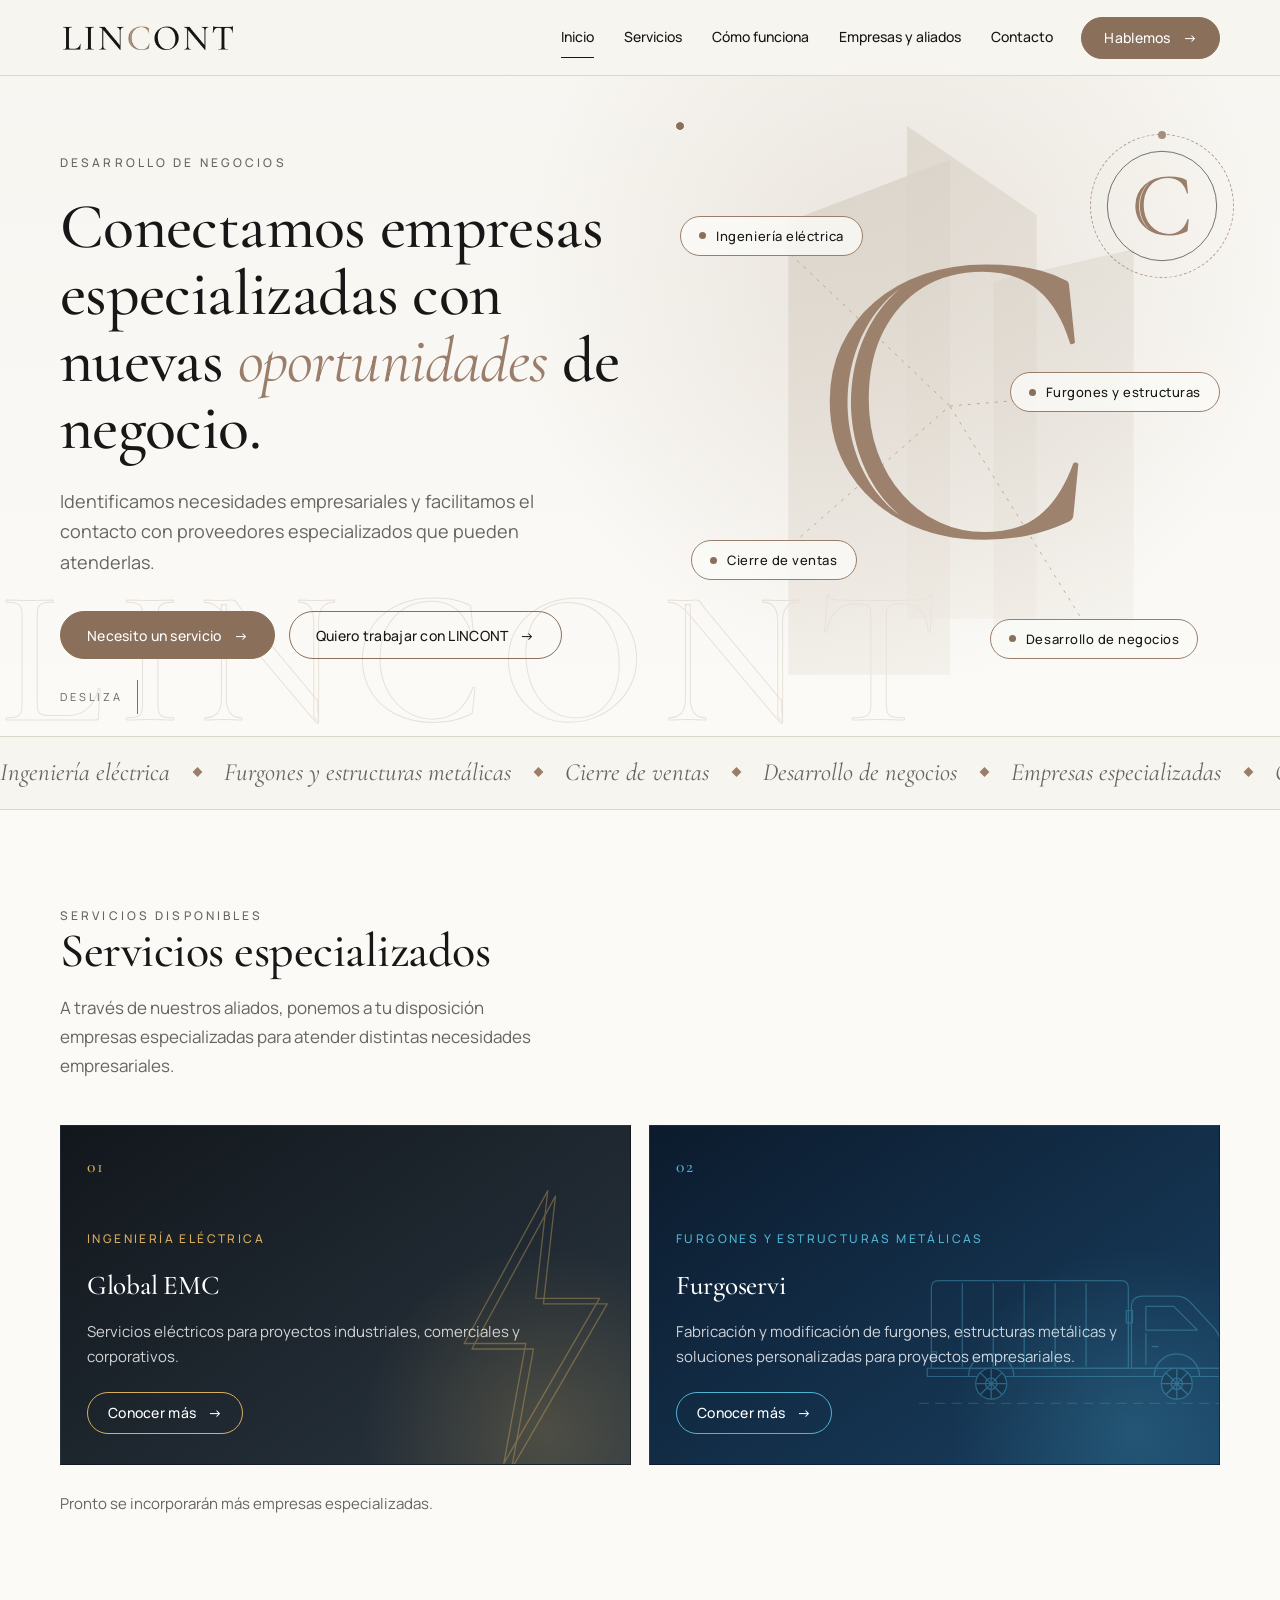
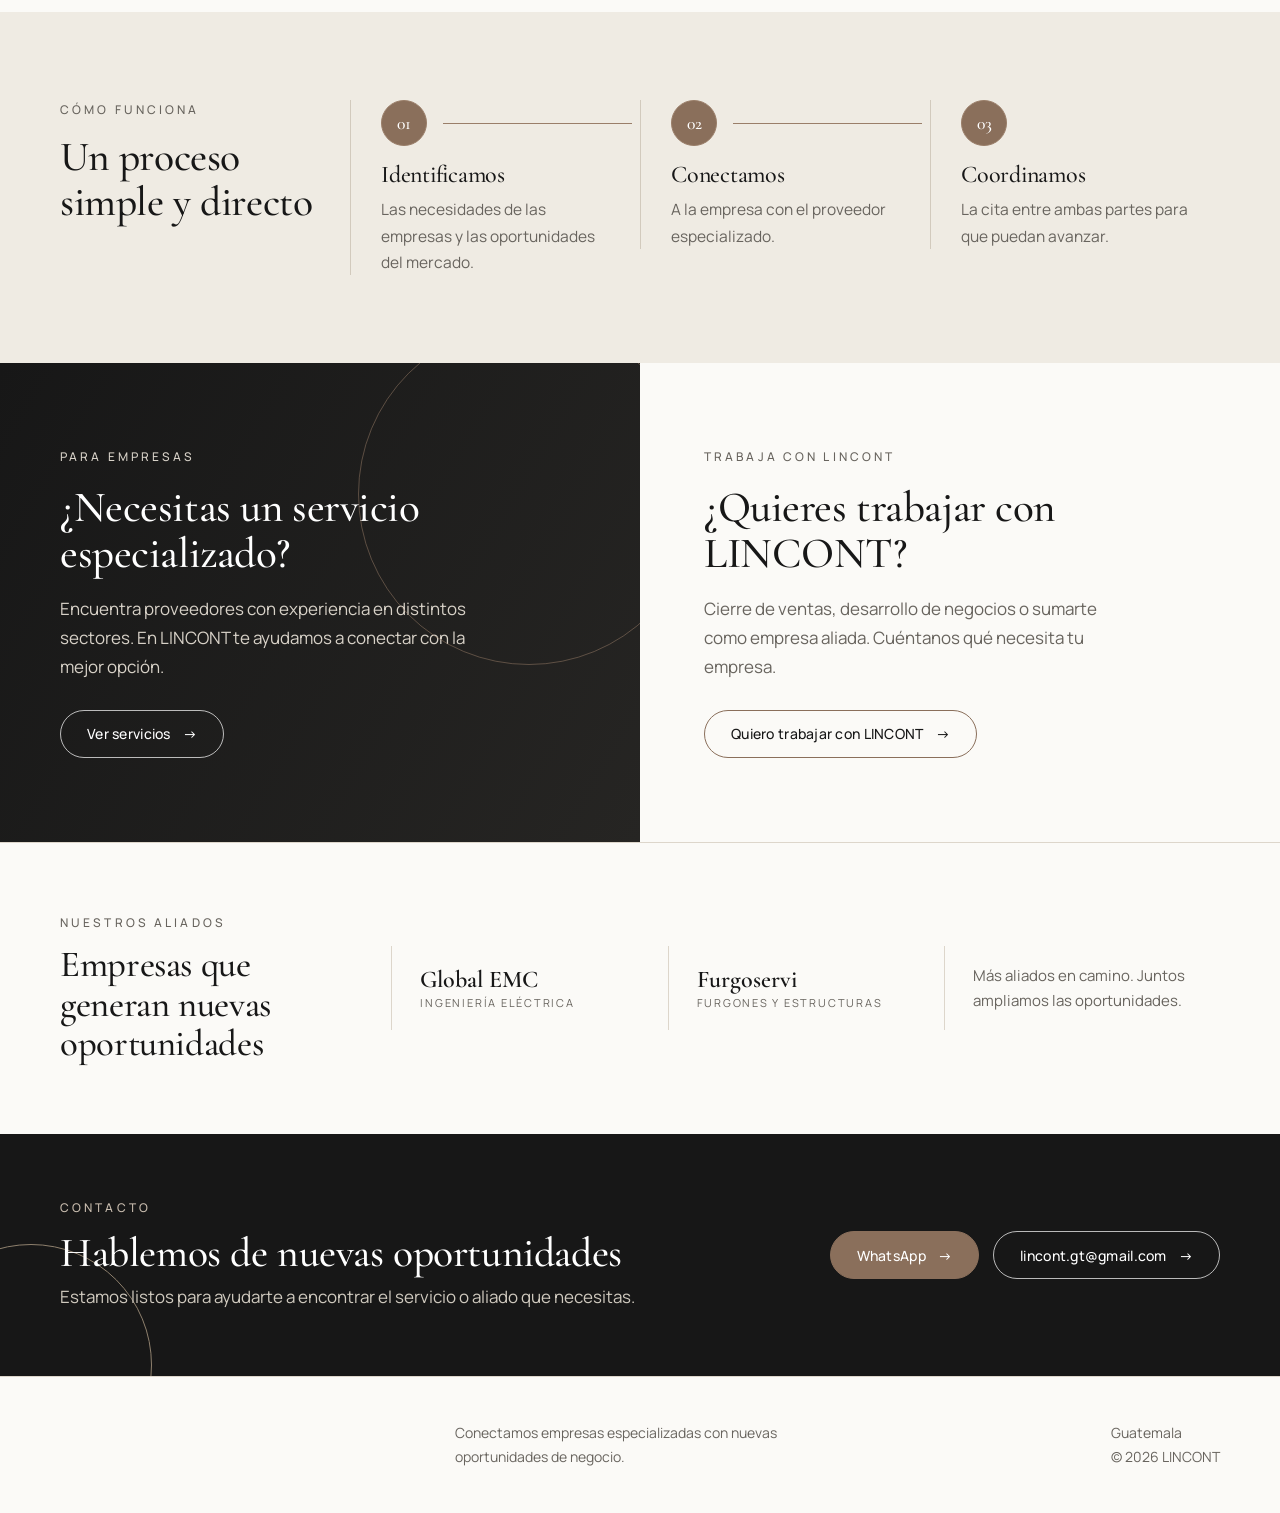
==== index.html @ be396d20 "Add files via upload" ====
<!doctype html>
<html lang="es">
<head>
<meta charset="utf-8">
<meta name="viewport" content="width=device-width, initial-scale=1">
<title>LINCONT – Desarrollo de negocios</title>
<meta name="description" content="LINCONT conecta empresas especializadas con nuevas oportunidades de negocio en Guatemala.">
<meta name="theme-color" content="#F7F5F0">
<meta property="og:title" content="LINCONT – Desarrollo de negocios">
<meta property="og:description" content="LINCONT conecta empresas especializadas con nuevas oportunidades de negocio en Guatemala.">
<meta property="og:type" content="website">
<meta property="og:locale" content="es_GT">
<link rel="icon" type="image/png" href="assets/lincont-isologo.png">
<link rel="preconnect" href="https://fonts.googleapis.com">
<link rel="preconnect" href="https://fonts.gstatic.com" crossorigin>
<link href="https://fonts.googleapis.com/css2?family=Cormorant+Garamond:ital,wght@0,400;0,500;0,600;1,400;1,500&family=Manrope:wght@400;500;600&display=swap" rel="stylesheet">
<link rel="stylesheet" href="styles.css">
<script>if(!matchMedia("(prefers-reduced-motion:reduce)").matches)document.documentElement.classList.add("js")</script>
</head>
<body>
<a class="skip" href="#main">Ir al contenido</a>
<header>
 <div class="wrap nav">
  <a href="#inicio" aria-label="LINCONT, inicio"><img class="logo" src="assets/lincont-logo.png" alt="LINCONT" width="176" height="30"></a>
  <nav class="links" aria-label="Principal"><a href="#inicio" aria-current=page>Inicio</a><a href="#servicios">Servicios</a><a href="#como-funciona">Cómo funciona</a><a href="#empresas">Empresas y aliados</a><a href="#contacto">Contacto</a></nav>
  <a class="btn filled" href="#contacto">Hablemos <span aria-hidden="true">→</span></a>
  <button class="burger" aria-label="Abrir menú" aria-expanded="false" aria-controls="mobile"><span></span></button>
 </div>
</header>
<div class="mobile" id="mobile" role="dialog" aria-modal="true" aria-label="Menú">
 <div class="mtop"><img class="logo" src="assets/lincont-logo.png" alt="LINCONT"><button class="x" aria-label="Cerrar menú">×</button></div>
 <nav><a href="#inicio">Inicio</a><a href="#servicios">Servicios</a><a href="#como-funciona">Cómo funciona</a><a href="#empresas">Empresas y aliados</a><a href="#contacto">Contacto</a></nav>
</div>
<main id="main">

<section class="hero" id="inicio">
 <div class="bgword" aria-hidden="true">LINCONT</div>
 <div class="wrap hero-grid">
  <div>
   <div class="eyebrow">Desarrollo de negocios</div>
   <h1>Conectamos empresas especializadas con nuevas <em>oportunidades</em> de negocio.</h1>
   <p class="lead">Identificamos necesidades empresariales y facilitamos el contacto con proveedores especializados que pueden atenderlas.</p>
   <div class="cta">
    <a class="btn filled" href="#servicios">Necesito un servicio <span aria-hidden="true">→</span></a>
    <a class="btn ghost" href="trabaja-con-lincont.html">Quiero trabajar con LINCONT <span aria-hidden="true">→</span></a>
   </div>
  </div>
  <div class="stage" aria-hidden="true">
   <div class="shape s1"></div><div class="shape s2"></div><div class="shape s3"></div>
   <svg class="net"></svg>
   <img class="bigc" src="assets/lincont-c.svg" alt="">
   <div class="ring"></div><img class="seal" src="assets/lincont-isologo.svg" alt="">
   <span class="chip c1" style="--b:0s">Ingeniería eléctrica</span>
   <span class="chip c2" style="--b:-1.4s">Furgones y estructuras</span>
   <span class="chip c3" style="--b:-2.6s">Cierre de ventas</span>
   <span class="chip c4" style="--b:-3.8s">Desarrollo de negocios</span>
  </div>
  </div>
 </div>
 <div class="scrollcue" aria-hidden="true"><span>Desliza</span><i></i></div>
</section>

<div class="ticker" aria-hidden="true"><div class="track"><div class="grp"><span>Ingeniería eléctrica</span><span>Furgones y estructuras metálicas</span><span>Cierre de ventas</span><span>Desarrollo de negocios</span><span>Empresas especializadas</span><span>Oportunidades reales</span></div><div class="grp"><span>Ingeniería eléctrica</span><span>Furgones y estructuras metálicas</span><span>Cierre de ventas</span><span>Desarrollo de negocios</span><span>Empresas especializadas</span><span>Oportunidades reales</span></div></div></div>

<section class="services" id="servicios">
 <div class="wrap">
  <div class="top">
   <div><div class="eyebrow">Servicios disponibles</div><h2>Servicios especializados</h2>
   <p>A través de nuestros aliados, ponemos a tu disposición empresas especializadas para atender distintas necesidades empresariales.</p></div>
  </div>
  <div class="grid">
   <article class="card emc">
    <svg class="cm" viewBox="0 0 400 520" aria-hidden="true"><path class="draw" d="M236 12 L84 290 H196 L156 508 L330 208 H214 Z"/><path class="draw d2" d="M236 12 L84 290 H196 L156 508 L330 208 H214 Z" transform="translate(14 10)"/></svg>
    <div class="num">01</div>
    
    <div class="prov">Ingeniería eléctrica</div>
    <h3>Global EMC</h3>
    <p>Servicios eléctricos para proyectos industriales, comerciales y corporativos.</p>
    <a class="btn light" href="ingenieria-electrica.html">Conocer más <span aria-hidden="true">→</span></a>
   </article>
   <article class="card furgo">
    <svg class="cm cmv" viewBox="0 0 640 300" aria-hidden="true">
<path class="draw" d="M24 52Q24 38 38 38H392Q406 38 406 52V208H24Z"/>
<path class="draw d2" d="M84 44V204M144 44V204M204 44V204M264 44V204M324 44V204"/>
<path class="draw" d="M412 208V90Q412 68 434 68H500Q516 68 528 82L574 132Q584 144 584 158V208Z"/>
<path class="draw d2" d="M440 88H494L540 134H440Z"/>
<path class="draw" d="M440 140V200M452 166H464"/>
<path class="draw" d="M402 96H414V120H402Z"/>
<path class="draw" d="M584 168H596V182H584Z"/>
<path class="draw" d="M16 208H596V224H16Z"/>
<path class="draw" d="M586 224H604Q610 224 610 218V212"/>
<path class="draw" d="M96 224A44 44 0 0 1 184 224M456 224A44 44 0 0 1 544 224"/>
<path class="draw d2" d="M24 176H34V192H24Z"/>
<g class="wheel" style="transform-origin:140px 238px"><circle class="tire" cx="140" cy="238" r="30"/><circle cx="140" cy="238" r="11"/><path d="M140 210V266M112 238H168M120 218L160 258M160 218L120 258"/></g><g class="wheel" style="transform-origin:500px 238px"><circle class="tire" cx="500" cy="238" r="30"/><circle cx="500" cy="238" r="11"/><path d="M500 210V266M472 238H528M480 218L520 258M520 218L480 258"/></g>
<path class="road" d="M0 276H640"/>
<path class="speed s1" d="M-30 110H-4"/><path class="speed s2" d="M-50 150H-14"/><path class="speed s3" d="M-24 190H-2"/>
</svg>
    <div class="num">02</div>
    
    <div class="prov">Furgones y estructuras metálicas</div>
    <h3>Furgoservi</h3>
    <p>Fabricación y modificación de furgones, estructuras metálicas y soluciones personalizadas para proyectos empresariales.</p>
    <a class="btn light" href="furgones-y-estructuras.html">Conocer más <span aria-hidden="true">→</span></a>
   </article>

  </div>
  <p class="more-note">Pronto se incorporarán más empresas especializadas.</p>
 </div>
</section>

<section class="process" id="como-funciona">
 <div class="wrap pgrid">
  <div><div class="eyebrow">Cómo funciona</div><h2>Un proceso simple y directo</h2></div>
  <div class="step"><div class="n">01</div><h3>Identificamos</h3><p>Las necesidades de las empresas y las oportunidades del mercado.</p></div>
  <div class="step"><div class="n">02</div><h3>Conectamos</h3><p>A la empresa con el proveedor especializado.</p></div>
  <div class="step"><div class="n">03</div><h3>Coordinamos</h3><p>La cita entre ambas partes para que puedan avanzar.</p></div>
 </div>
</section>

<section class="paths">
 <div class="path dark" id="empresas">
  <div class="eyebrow">Para empresas</div>
  <h2>¿Necesitas un servicio especializado?</h2>
  <p>Encuentra proveedores con experiencia en distintos sectores. En LINCONT te ayudamos a conectar con la mejor opción.</p>
  <a class="btn light" href="#servicios">Ver servicios <span aria-hidden="true">→</span></a>
 </div>
 <div class="path light" id="proveedores">
  <div class="eyebrow">Trabaja con LINCONT</div>
  <h2>¿Quieres trabajar con LINCONT?</h2>
  <p>Cierre de ventas, desarrollo de negocios o sumarte como empresa aliada. Cuéntanos qué necesita tu empresa.</p>
  <a class="btn ghost" href="trabaja-con-lincont.html">Quiero trabajar con LINCONT <span aria-hidden="true">→</span></a>
 </div>
</section>

<section class="allies">
 <div class="wrap agrid">
  <div><div class="eyebrow">Nuestros aliados</div><h2>Empresas que generan nuevas oportunidades</h2></div>
  <div class="ally"><b>Global EMC</b><span>Ingeniería eléctrica</span></div>
  <div class="ally"><b>Furgoservi</b><span>Furgones y estructuras</span></div>
  <div class="ally more">Más aliados en camino. Juntos ampliamos las oportunidades.</div>
 </div>
</section>

<section class="contact" id="contacto">
 <div class="wrap cwrap">
  <div><div class="eyebrow">Contacto</div><h2>Hablemos de nuevas oportunidades</h2><p>Estamos listos para ayudarte a encontrar el servicio o aliado que necesitas.</p></div>
  <div class="cta">
   <a class="btn filled" href="https://wa.me/50247379912?text=Hola%2C%20quiero%20hablar%20con%20LINCONT." target="_blank" rel="noopener">WhatsApp <span aria-hidden="true">→</span></a>
   <a class="btn light" href="mailto:lincont.gt@gmail.com">lincont.gt@gmail.com <span aria-hidden="true">→</span></a>
  </div>
 </div>
</section>

</main>
<footer>
 <div class="wrap fgrid">
  <img src="assets/lincont-logo.png" alt="LINCONT" width="160" height="27">
  <p>Conectamos empresas especializadas con nuevas oportunidades de negocio.</p>
  <p class="r">Guatemala<br><small>© <span id="y">2026</span> LINCONT</small></p>
 </div>
</footer>
<script>
const $=s=>document.querySelector(s);
const m=$('#mobile'),b=$('.burger');
function setMenu(o){m.classList.toggle('open',o);b.setAttribute('aria-expanded',o);document.body.style.overflow=o?'hidden':'';}
b.addEventListener('click',()=>setMenu(true));
$('.x').addEventListener('click',()=>setMenu(false));
m.querySelectorAll('a').forEach(a=>a.addEventListener('click',()=>setMenu(false)));
document.addEventListener('keydown',e=>{if(e.key==='Escape')setMenu(false)});
$('#y').textContent=new Date().getFullYear();
const fd=$('#fecha');if(fd)fd.min=new Date().toISOString().slice(0,10);
const KEY='';
const f=$('form[data-wa]');
if(f)f.addEventListener('submit',e=>{
  e.preventDefault();
  const rows=[];
  f.querySelectorAll('input,select,textarea').forEach(el=>{
    const l=f.querySelector('label[for="'+el.id+'"]');
    if(l)rows.push([l.textContent,el.value.trim()||'-']);
  });
  const text=[f.dataset.intro,''].concat(rows.map(r=>r[0]+': '+r[1])).join('\n');
  const wa='https://wa.me/50247379912?text='+encodeURIComponent(text);
  const ok=$('.ok'),btn=f.querySelector('button[type=submit]');
  function show(h){ok.classList.add('show');ok.innerHTML=h}
  const mailto='mailto:lincont.gt@gmail.com?subject='+encodeURIComponent(f.dataset.subject||'Solicitud de cita')+'&body='+encodeURIComponent(text);
  function viaWA(){
    show('<strong>No pudimos enviar la solicitud desde aquí.</strong> Puedes enviarla por <a style="text-decoration:underline" href="'+mailto+'">correo</a> o por <a style="text-decoration:underline" href="'+wa+'" target="_blank" rel="noopener">WhatsApp</a>.');
  }
  btn.disabled=true;
  const mail=f.querySelector('input[type=email]');
  let url,payload;
  if(KEY){
    url='https://api.web3forms.com/submit';
    payload={access_key:KEY,subject:f.dataset.subject||'Nueva solicitud desde la página de LINCONT',from_name:'Página de LINCONT',message:text};
    rows.forEach(r=>payload[r[0]]=r[1]);
    if(mail&&mail.value)payload.email=mail.value;
  }else{
    url='https://formsubmit.co/ajax/lincont.gt@gmail.com';
    payload={_subject:f.dataset.subject||'Nueva solicitud desde la página de LINCONT',_template:'table',_captcha:'false'};
    rows.forEach(r=>payload[r[0]]=r[1]);
    if(mail&&mail.value)payload._replyto=mail.value;
  }
  fetch(url,{method:'POST',headers:{'Content-Type':'application/json',Accept:'application/json'},body:JSON.stringify(payload)})
   .then(r=>r.json()).then(j=>{
     if(j.success===true||j.success==='true'){f.reset();show('<strong>Solicitud enviada.</strong> Te escribiremos para confirmar tu cita. Si necesitas una respuesta rápida, <a style="text-decoration:underline" href="'+wa+'" target="_blank" rel="noopener">escríbenos por WhatsApp</a>.')}
     else viaWA();
   }).catch(viaWA).finally(()=>{btn.disabled=false});
});
</script>
<script>
(function(){
 var els=document.querySelectorAll('[data-count]');
 if(!els.length||!('IntersectionObserver' in window)||matchMedia('(prefers-reduced-motion:reduce)').matches)return;
 function run(el){var t=+el.dataset.count,suf=el.dataset.suf||'',s=performance.now();(function f(n){var k=Math.min((n-s)/1600,1),e=1-Math.pow(1-k,3);el.textContent=Math.round(t*e)+suf;if(k<1)requestAnimationFrame(f)})(s)}
 var io=new IntersectionObserver(function(es){es.forEach(function(e){if(e.isIntersecting){run(e.target);io.unobserve(e.target)}})},{threshold:.6});
 els.forEach(function(el){io.observe(el)});
})();

(function(){
 var st=document.querySelector('.stage');if(!st)return;
 var NS='http://www.w3.org/2000/svg',svg=st.querySelector('.net'),c=st.querySelector('.bigc');
 function build(){
  var sr=st.getBoundingClientRect(),cr=c.getBoundingClientRect();if(!sr.width||!cr.width)return;
  svg.setAttribute('viewBox','0 0 '+sr.width+' '+sr.height);svg.innerHTML='';
  var cx=cr.left-sr.left+cr.width*.5,cy=cr.top-sr.top+cr.height*.5;
  st.querySelectorAll('.chip').forEach(function(ch,k){
   var r=ch.getBoundingClientRect(),x=r.left-sr.left+r.width/2,y=r.top-sr.top+r.height/2;
   var L=Math.hypot(cx-x,cy-y),d='M'+x+' '+y+' L'+cx+' '+cy;
   var p=document.createElementNS(NS,'path');p.setAttribute('d',d);p.setAttribute('class','conn');p.style.setProperty('--L',L);p.style.setProperty('--k',k);svg.appendChild(p);
   var dot=document.createElementNS(NS,'circle');dot.setAttribute('r','3.5');dot.setAttribute('class','pulse');
   var am=document.createElementNS(NS,'animateMotion');am.setAttribute('path',d);am.setAttribute('dur',(3.2+k*.5)+'s');am.setAttribute('begin',(2.4+k*.6)+'s');am.setAttribute('repeatCount','indefinite');dot.appendChild(am);svg.appendChild(dot);
  });
 }
 addEventListener('load',build);addEventListener('resize',build);setTimeout(build,300);
 if(document.fonts&&document.fonts.ready)document.fonts.ready.then(build);
})();

(function(){
 var d=document,h=d.documentElement;
 if(!h.classList.contains('js'))return;
 var hd=d.querySelector('header'),st=d.querySelector('.stage'),hero=d.querySelector('.hero');
 var pr=d.createElement('div');pr.id='prog';d.body.appendChild(pr);
 function onS(){var y=window.scrollY,mx=h.scrollHeight-innerHeight;pr.style.transform='scaleX('+(mx>0?Math.min(y/mx,1):0)+')';hd.classList.toggle('sc',y>20);if(st)st.style.setProperty('--sy',y)}
 addEventListener('scroll',onS,{passive:true});onS();
 if(hero&&st&&matchMedia('(pointer:fine)').matches){
  hero.addEventListener('mousemove',function(e){var r=hero.getBoundingClientRect();st.style.setProperty('--mx',((e.clientX-r.left)/r.width-.5)*2);st.style.setProperty('--my',((e.clientY-r.top)/r.height-.5)*2)});
  hero.addEventListener('mouseleave',function(){st.style.setProperty('--mx',0);st.style.setProperty('--my',0)});
 }

 if(hero){hero.addEventListener('mousemove',function(e){var r=hero.getBoundingClientRect();hero.style.setProperty('--gx',(e.clientX-r.left)+'px');hero.style.setProperty('--gy',(e.clientY-r.top)+'px')})}
 var h1=d.querySelector('.hero h1');
 if(h1){var n=0;(function walk(node){Array.prototype.slice.call(node.childNodes).forEach(function(c){
  if(c.nodeType===3){var f=d.createDocumentFragment();c.textContent.split(/(\s+)/).forEach(function(p){if(!p)return;
   if(/^\s+$/.test(p)){f.appendChild(d.createTextNode(' '))}else{var w=d.createElement('span');w.className='w';var i=d.createElement('i');i.style.setProperty('--i',n++);i.textContent=p;w.appendChild(i);f.appendChild(w)}});
   node.replaceChild(f,c)}
  else if(c.nodeType===1)walk(c)})})(h1);h1.classList.add('split')}
 var els=d.querySelectorAll('.top,.sec .wrap>*,.feat,.proj,.list li,.card,.step,.pgrid>div:first-child,.path>*,.agrid>div,.fcols>*,.cwrap>*,.phero .wrap>*,.more-note,.fgrid>*');
 var cnt=new Map();
 els.forEach(function(el){var k=el.parentNode,i=cnt.get(k)||0;cnt.set(k,i+1);el.style.setProperty('--d',Math.min(i,5));el.classList.add('r')});
 if(!('IntersectionObserver' in window)){els.forEach(function(el){el.classList.add('in')});return}
 var io=new IntersectionObserver(function(es){es.forEach(function(e){if(e.isIntersecting){e.target.classList.add('in');io.unobserve(e.target)}})},{threshold:.12,rootMargin:'0px 0px -6% 0px'});
 els.forEach(function(el){io.observe(el)});
})();
</script>
</body>
</html>
---- styles.css ----
:root{
  --cream:#F7F5F0; --paper:#FBFAF7; --ink:#171717; --taupe:#9A7E69; --taupe-d:#8A6F5B;
  --muted:#68645E; --line:#DDD6CB; --soft:#EFEBE3; --max:1160px;
  --serif:"Cormorant Garamond",Georgia,"Times New Roman",serif;
  --sans:Manrope,system-ui,-apple-system,"Segoe UI",Arial,sans-serif;
}
*{box-sizing:border-box;margin:0;padding:0}
html{scroll-behavior:smooth;scroll-padding-top:84px}
body{background:var(--cream);color:var(--ink);font-family:var(--sans);font-size:17px;line-height:1.7;-webkit-font-smoothing:antialiased}
a{color:inherit;text-decoration:none}
img{max-width:100%;display:block}
:focus-visible{outline:2px solid var(--taupe-d);outline-offset:3px}
.wrap{width:min(calc(100% - 64px),var(--max));margin:0 auto}
.serif{font-family:var(--serif)}
.eyebrow{font-size:12px;letter-spacing:.26em;text-transform:uppercase;font-weight:500;color:var(--muted)}
h1,h2,h3{font-family:var(--serif);font-weight:500;line-height:1.08;letter-spacing:-.01em}
h2{font-size:clamp(2.1rem,4vw,3rem)}
.skip{position:absolute;left:-999px;background:var(--ink);color:#fff;padding:10px 16px;z-index:100}
.skip:focus{left:8px;top:8px}

/* Botones */
.btn{display:inline-flex;align-items:center;gap:12px;min-height:48px;padding:0 26px;border:1px solid var(--taupe-d);border-radius:999px;font:500 14px var(--sans);letter-spacing:.02em;cursor:pointer;background:transparent;color:var(--ink);transition:transform .2s,background .2s,color .2s}
.btn:hover{transform:translateY(-1px)}
.btn.filled{background:var(--taupe-d);color:#fff}
.btn.filled:hover{background:#7a604d}
.btn.ghost:hover{background:var(--taupe-d);color:#fff}
.btn.light{border-color:rgba(255,255,255,.7);color:#fff}
.btn.light:hover{background:#fff;color:var(--ink)}

/* Header */
header{position:fixed;inset:0 0 auto 0;z-index:40;height:76px;background:rgba(247,245,240,.95);backdrop-filter:blur(10px);border-bottom:1px solid var(--line)}
.nav{height:100%;display:flex;align-items:center;gap:28px}
.logo{width:176px}
.links{display:flex;gap:30px;margin-left:auto;font-size:14px;font-weight:500}
.links a{padding:8px 0;border-bottom:1px solid transparent}
.links a:hover,.links a[aria-current]{border-color:var(--ink)}
.nav .btn{min-height:42px;padding:0 22px}
.burger{display:none;margin-left:auto;width:46px;height:46px;border:1px solid var(--line);border-radius:50%;background:none;cursor:pointer}
.burger span,.burger span:before,.burger span:after{display:block;width:18px;height:1.5px;background:var(--ink);margin:auto;position:relative;content:""}
.burger span:before{position:absolute;top:-6px;left:0}.burger span:after{position:absolute;top:6px;left:0}
.mobile{display:none}

/* Hero */
.hero{padding:76px 0 0;position:relative;overflow:hidden;background:linear-gradient(180deg,var(--cream),var(--paper))}
.hero-grid{display:grid;grid-template-columns:1.05fr .95fr;align-items:center;min-height:600px;gap:24px;padding:48px 0}
.hero h1{font-size:clamp(2.4rem,4.6vw,3.9rem);margin:20px 0 24px;line-height:1.05}
.hero h1 em{color:var(--taupe);font-style:italic;font-weight:400}
.hero .lead{max-width:490px;color:var(--muted);font-size:18px;margin-bottom:34px}
.cta{display:flex;flex-wrap:wrap;gap:14px}
.stage{position:relative;height:560px}
.shape{position:absolute;background:linear-gradient(160deg,rgba(217,210,200,.9),rgba(238,233,225,.5))}
.s1{left:6%;top:6%;width:30%;height:92%;clip-path:polygon(0 12%,100% 0,100% 100%,0 100%)}
.s2{left:30%;top:0;width:24%;height:88%;clip-path:polygon(0 0,100% 18%,100% 100%,0 100%);opacity:.8}
.s3{left:48%;top:22%;width:26%;height:72%;clip-path:polygon(0 8%,100% 0,100% 100%,0 100%);opacity:.6}
.bigc{position:absolute;left:4%;top:12%;width:56%;opacity:.96}
.seal{position:absolute;right:0;top:4%;width:116px}
.side{position:absolute;right:0;bottom:14%;max-width:150px;padding-left:20px;border-left:1px solid #C9C2B7;font-size:11px;letter-spacing:.24em;text-transform:uppercase;line-height:2.1;color:var(--muted)}

/* Servicios */
.services{background:var(--paper);padding:96px 0}
.top{display:flex;justify-content:space-between;align-items:flex-end;gap:24px;margin-bottom:44px}
.top p{color:var(--muted);max-width:480px;margin-top:16px}
.textlink{font-size:14px;font-weight:500;border-bottom:1px solid var(--ink);padding-bottom:4px;white-space:nowrap}
.grid{display:grid;grid-template-columns:repeat(auto-fit,minmax(280px,1fr));gap:18px}
.card{position:relative;min-height:340px;border:1px solid var(--line);background:var(--soft);padding:30px 26px;display:flex;flex-direction:column;overflow:hidden}
.card .num{font:500 1.1rem var(--serif);color:var(--taupe-d);letter-spacing:.14em;margin-bottom:auto}
.card h3{font-size:1.7rem;margin:22px 0 8px}
.card .prov{font-size:12px;letter-spacing:.2em;text-transform:uppercase;color:var(--muted);font-weight:500}
.card p{font-size:15px;color:var(--muted);margin:10px 0 22px}
.card .btn{align-self:flex-start;min-height:42px;padding:0 20px}
.card.dark{background:#1B1B1A;color:#fff;border-color:#1B1B1A}
.card.dark .prov,.card.dark p,.card.dark .num{color:#D8D2C8}
.card.dark:before{content:"";position:absolute;inset:0;background:
  repeating-linear-gradient(120deg,transparent 0 46px,rgba(154,126,105,.14) 46px 47px),
  linear-gradient(180deg,rgba(154,126,105,.22),transparent 60%)}
.card.dark>*{position:relative}
.card.soon{background:transparent;border-style:dashed}
.card.soon h3{color:#4a4640}
.tag{display:inline-block;font-size:11px;letter-spacing:.2em;text-transform:uppercase;border:1px solid var(--taupe);color:var(--taupe-d);border-radius:999px;padding:4px 12px;margin-bottom:6px;align-self:flex-start}

/* Proceso */
.process{background:var(--soft);padding:88px 0}
.pgrid{display:grid;grid-template-columns:1fr 1fr 1fr 1fr;gap:0;align-items:start}
.pgrid h2{font-size:clamp(2rem,3.4vw,2.6rem);margin-top:14px;max-width:260px}
.step{padding:0 30px;border-left:1px solid #D2CABD}
.step .n{width:46px;height:46px;border:1px solid var(--taupe);border-radius:50%;display:grid;place-items:center;font:500 1.1rem var(--serif);color:var(--taupe-d);margin-bottom:16px}
.step h3{font-size:1.5rem;margin-bottom:8px}
.step p{color:var(--muted);font-size:15.5px}

/* Dos caminos */
.paths{display:grid;grid-template-columns:1fr 1fr}
.path{padding:84px max(32px,calc((100vw - var(--max))/2)) 84px 64px}
.path:first-child{padding-left:max(32px,calc((100vw - var(--max))/2));padding-right:64px}
.path h2{margin:16px 0 18px;font-size:clamp(2rem,3.4vw,2.7rem)}
.path p{max-width:430px;color:var(--muted);margin-bottom:28px}
.path.dark{background:linear-gradient(120deg,#171717,#262523);color:#fff;position:relative;overflow:hidden}
.path.dark:after{content:"";position:absolute;right:-60px;top:-40px;width:340px;height:340px;border:1px solid rgba(154,126,105,.5);border-radius:50%}
.path.dark p,.path.dark .eyebrow{color:#D8D2C8}
.path.light{background:var(--paper)}

/* Aliados */
.allies{background:var(--paper);padding:70px 0;border-top:1px solid var(--line)}
.agrid{display:grid;grid-template-columns:1.2fr 1fr 1fr 1fr;align-items:center;gap:0}
.agrid h2{font-size:clamp(1.8rem,3vw,2.3rem);margin-top:12px;max-width:300px}
.ally{padding:10px 28px;border-left:1px solid var(--line);min-height:84px;display:flex;flex-direction:column;justify-content:center}
.ally b{font:600 1.5rem var(--serif)}
.ally span{font-size:11px;letter-spacing:.16em;text-transform:uppercase;color:var(--muted)}
.ally.more{font-size:15px;color:var(--muted)}

/* Contacto */
.contact{background:#171717;color:#fff;padding:64px 0;position:relative;overflow:hidden}
.contact:before{content:"";position:absolute;left:-90px;bottom:-110px;width:240px;height:240px;border:1px solid #8E806D;border-radius:50%}
.cwrap{display:flex;align-items:center;justify-content:space-between;gap:30px;flex-wrap:wrap;position:relative}
.contact h2{font-size:clamp(1.9rem,3.4vw,2.6rem);margin:12px 0 8px}
.contact p{color:#D0CABF}
.contact .eyebrow{color:#C9BDAF}

/* Footer */
footer{background:var(--paper);padding:44px 0;border-top:1px solid var(--line)}
.fgrid{display:grid;grid-template-columns:1fr 1fr 1fr;align-items:center;gap:24px}
.fgrid img{width:160px}
.fgrid p,.fgrid small{font-size:14px;color:var(--muted)}
.fgrid .r{justify-self:end}

/* Página de servicio */
.phero{padding:150px 0 70px;background:linear-gradient(180deg,var(--cream),var(--paper))}
.crumbs{font-size:13px;color:var(--muted);margin-bottom:26px}
.crumbs a{border-bottom:1px solid var(--line)}
.phero h1{font-size:clamp(2.6rem,5.4vw,4.2rem);margin:16px 0 20px}
.phero p.lead{max-width:640px;color:var(--muted);font-size:19px}
.sec{padding:84px 0}
.sec.alt{background:var(--paper)}
.two{display:grid;grid-template-columns:1fr 2fr;gap:64px}
.sec h2{margin:14px 0 0}
.sec p+p{margin-top:16px}
.note{font-size:14px;color:var(--muted);border-left:2px solid var(--taupe);padding-left:16px;margin-top:22px}
.list{list-style:none;display:grid;grid-template-columns:1fr 1fr;gap:0 40px}
.list li{padding:16px 0 16px 28px;border-bottom:1px solid var(--line);position:relative;font-size:16px}
.list li:before{content:"";position:absolute;left:0;top:28px;width:12px;height:1px;background:var(--taupe-d)}

/* Formulario */
.formbox{background:var(--soft);padding:54px 0}
.fcols{display:grid;grid-template-columns:1fr 1.4fr;gap:60px;align-items:start}
form{display:grid;grid-template-columns:1fr 1fr;gap:18px 20px}
.f{display:flex;flex-direction:column;gap:6px}
.f.full{grid-column:1/-1}
label{font-size:13px;font-weight:500;letter-spacing:.04em}
input,select,textarea{font:400 16px var(--sans);color:var(--ink);background:#fff;border:1px solid #CFC7BA;border-radius:6px;padding:13px 14px;width:100%}
textarea{min-height:120px;resize:vertical}
input:focus,select:focus,textarea:focus{outline:2px solid var(--taupe-d);outline-offset:1px;border-color:var(--taupe-d)}
.priv{font-size:13px;color:var(--muted);grid-column:1/-1}
.ok{display:none;grid-column:1/-1;background:#fff;border:1px solid var(--taupe);padding:16px;font-size:15px}
.ok.show{display:block}

@media(max-width:980px){
  .wrap{width:min(calc(100% - 40px),var(--max))}
  .links,.nav>.btn{display:none}
  .burger{display:block}
  .mobile{position:fixed;inset:0;z-index:60;background:var(--cream);padding:24px 24px 40px;overflow:auto}
  .mobile.open{display:block}
  .mobile .mtop{display:flex;justify-content:space-between;align-items:center;margin-bottom:46px}
  .mobile .x{width:46px;height:46px;border:1px solid var(--line);border-radius:50%;background:none;font-size:26px;cursor:pointer}
  .mobile nav{display:grid;gap:6px}
  .mobile nav a{font:500 2rem var(--serif);padding:10px 0;border-bottom:1px solid var(--line)}
  .hero-grid{grid-template-columns:1fr;min-height:0;padding:24px 0 48px}
  .stage{height:380px;order:-1;margin:0 -10px}
  .seal{width:92px}
  .side{display:none}
  .grid{grid-template-columns:1fr 1fr}
  .top{flex-direction:column;align-items:flex-start}
  .pgrid{grid-template-columns:1fr 1fr;gap:34px 0}
  .pgrid>div:first-child{grid-column:1/-1}
  .step:nth-child(2){border-left:0;padding-left:0}
  .paths{grid-template-columns:1fr}
  .path,.path:first-child{padding:64px 24px}
  .agrid{grid-template-columns:1fr 1fr;gap:20px 0}
  .agrid>div:first-child{grid-column:1/-1}
  .ally:nth-child(2){border-left:0;padding-left:0}
  .two,.fcols{grid-template-columns:1fr;gap:30px}
  .fgrid{grid-template-columns:1fr}.fgrid .r{justify-self:start}
}
@media(max-width:620px){
  body{font-size:16.5px}
  .grid{grid-template-columns:1fr}
  .card{min-height:300px}
  .pgrid{grid-template-columns:1fr}
  .step{border-left:0;border-top:1px solid #D2CABD;padding:22px 0 0}
  .agrid{grid-template-columns:1fr}.ally{border-left:0;border-top:1px solid var(--line);padding-left:0}
  .list{grid-template-columns:1fr}
  form{grid-template-columns:1fr}
  .stage{height:320px}
  .logo{width:150px}
  .cta .btn{width:100%;justify-content:space-between}
}
@media(prefers-reduced-motion:reduce){html{scroll-behavior:auto}*{transition:none!important}}

.more-note{margin-top:26px;color:var(--muted);font-size:15px}
.rolegrid{display:grid;grid-template-columns:repeat(auto-fit,minmax(260px,1fr));gap:18px}
.card.role{min-height:0;background:var(--cream)}
.card.role h3{margin:0 0 10px}
.card.role p{margin:0}

/* ===== Movimiento ===== */
/* Intro del hero */
.hero .eyebrow{animation:rise .8s .05s backwards cubic-bezier(.2,.7,.1,1)}
.hero .lead{animation:rise .9s .8s backwards cubic-bezier(.2,.7,.1,1)}
.hero .cta{animation:rise .9s 1s backwards cubic-bezier(.2,.7,.1,1)}
@keyframes rise{from{opacity:0;translate:0 22px}}
.js .hero h1:not(.split){visibility:hidden}
.w{display:inline-block;overflow:hidden;vertical-align:bottom;padding-bottom:.14em;margin-bottom:-.14em}
.w>i{display:inline-block;font-style:inherit;animation:wordUp 1s cubic-bezier(.2,.7,.1,1) backwards;animation-delay:calc(.2s + var(--i)*.075s)}
@keyframes wordUp{from{translate:0 115%}}

/* Escenario: formas, C, sello */
.stage{--seal:116px}
.shape{animation:shapeIn 1.5s cubic-bezier(.2,.7,.1,1) backwards;transition:translate .7s ease-out}
.s1{animation-delay:.1s;translate:calc(var(--mx,0)*-12px) calc(var(--my,0)*-8px + var(--sy,0)*.07px)}
.s2{animation-delay:.25s;translate:calc(var(--mx,0)*8px) calc(var(--my,0)*-10px + var(--sy,0)*.12px)}
.s3{animation-delay:.4s;translate:calc(var(--mx,0)*-18px) calc(var(--my,0)*6px + var(--sy,0)*.04px)}
@keyframes shapeIn{from{opacity:0;translate:0 70px}}
.bigc{transition:translate .6s ease-out;translate:calc(var(--mx,0)*16px) calc(var(--my,0)*12px + var(--sy,0)*-.05px);animation:cIn 1.8s .3s cubic-bezier(.2,.7,.1,1) backwards,floatc 11s 2.1s ease-in-out infinite alternate}
@keyframes cIn{from{opacity:0;scale:.88;rotate:-6deg}}
@keyframes floatc{from{scale:1;rotate:0deg}to{scale:1.035;rotate:1deg}}
.seal{width:var(--seal);animation:pop 1.1s 1.1s cubic-bezier(.2,.9,.2,1.2) backwards}
@keyframes pop{from{opacity:0;scale:.5}}
.ring{position:absolute;right:-14px;top:calc(4% - 14px);width:calc(var(--seal) + 28px);height:calc(var(--seal) + 28px);border:1px dashed var(--taupe);border-radius:50%;opacity:.75;animation:spin 46s linear infinite,fadeIn 1.2s 1.5s backwards}
.ring:after{content:"";position:absolute;top:-4px;left:50%;width:8px;height:8px;margin-left:-4px;border-radius:50%;background:var(--taupe-d)}
@keyframes spin{to{rotate:360deg}}
@keyframes fadeIn{from{opacity:0}}
.side{animation:fadeIn 1s 1.6s backwards}

/* Cinta de sectores */
.ticker{overflow:hidden;white-space:nowrap;border-block:1px solid var(--line);background:var(--cream);padding:20px 0}
.track{display:inline-flex;animation:marq 48s linear infinite}
.ticker:hover .track{animation-play-state:paused}
.grp{display:inline-flex}
.grp span{font:italic 400 1.55rem var(--serif);color:var(--muted);padding-right:54px;position:relative}
.grp span:after{content:"";position:absolute;right:23px;top:50%;width:7px;height:7px;background:var(--taupe);transform:translateY(-50%) rotate(45deg)}
@keyframes marq{to{transform:translateX(-50%)}}

/* Revelado al hacer scroll */
.js .r{opacity:0;translate:0 30px;transition:opacity 1s cubic-bezier(.2,.7,.1,1),translate 1s cubic-bezier(.2,.7,.1,1);transition-delay:calc(var(--d,0)*110ms)}
.js .r.in{opacity:1;translate:0 0}
.js .card.r{transition:opacity 1s cubic-bezier(.2,.7,.1,1),translate 1s cubic-bezier(.2,.7,.1,1),transform .4s ease,box-shadow .4s ease;transition-delay:calc(var(--d,0)*110ms),calc(var(--d,0)*110ms),0s,0s}
.card{transition:transform .4s ease,box-shadow .4s ease}
.card:hover{transform:translateY(-8px);box-shadow:0 22px 44px rgba(23,23,23,.14)}
.card.role:hover{box-shadow:0 18px 36px rgba(23,23,23,.1)}

/* Tarjeta oscura: líneas en movimiento */
.card.dark:before{background:linear-gradient(180deg,rgba(154,126,105,.22),transparent 60%)}
.card.dark:after{content:"";position:absolute;inset:0 -120px;background:repeating-linear-gradient(120deg,transparent 0 46px,rgba(154,126,105,.17) 46px 47px);animation:lines 9s linear infinite;pointer-events:none}
.card.dark>*{position:relative;z-index:1}
@keyframes lines{to{transform:translateX(54.27px)}}

/* Botones */
.btn span[aria-hidden]{display:inline-block;transition:transform .3s ease}
.btn:hover span[aria-hidden]{transform:translateX(5px)}
.links a{transition:border-color .3s}

/* Cabecera y progreso */
header{transition:height .35s ease,box-shadow .35s ease}
header.sc{height:62px;box-shadow:0 8px 28px rgba(23,23,23,.07)}
header .logo{transition:width .35s ease}
header.sc .logo{width:150px}
#prog{position:fixed;top:0;left:0;height:2px;width:100%;background:var(--taupe-d);transform-origin:0 50%;transform:scaleX(0);z-index:70}

/* Proceso */
.step{position:relative}
.step:not(:last-child):after{content:"";position:absolute;top:23px;left:92px;right:8px;height:1px;background:var(--taupe);transform-origin:left;transition:transform 1.2s .5s ease}
.js .step:not(:last-child):after{transform:scaleX(0)}
.js .step.in:not(:last-child):after{transform:scaleX(1)}
.step .n{transition:background .7s .35s,color .7s .35s}
.js .step.in .n{background:var(--taupe-d);color:#fff}

/* Fondos que respiran */
.path.dark:after{animation:floatr 13s ease-in-out infinite alternate}
@keyframes floatr{to{translate:-26px 30px;scale:1.1}}
.contact:before{animation:breathe 7s ease-in-out infinite alternate}
@keyframes breathe{to{scale:1.22;opacity:.55}}

@media(max-width:980px){.stage{--seal:92px}.step:after{display:none}}
@media(prefers-reduced-motion:reduce){
  *,*:before,*:after{animation:none!important;transition:none!important}
  .js .r{opacity:1;translate:none}
  .track{animation:none}
}

/* ===== Hero más rico ===== */
.hero{--gx:70%;--gy:40%}
.hero:before{content:"";position:absolute;inset:0;background:radial-gradient(620px circle at var(--gx) var(--gy),rgba(154,126,105,.17),transparent 62%);pointer-events:none;transition:background .2s}
.hero-grid{min-height:660px;position:relative;z-index:2}
.hero h1{font-size:clamp(2.5rem,5vw,4.4rem)}
.bgword{position:absolute;left:0;bottom:-.1em;font:500 clamp(6rem,15vw,13rem)/1 var(--serif);letter-spacing:.08em;color:transparent;-webkit-text-stroke:1px rgba(154,126,105,.2);white-space:nowrap;pointer-events:none;z-index:1;animation:drift 40s ease-in-out infinite alternate,fadeIn 2s .4s backwards}
@keyframes drift{from{translate:0 0}to{translate:-5% 0}}
.side{display:none}
.bigc{left:50%;top:50%;width:50%;translate:calc(-50% + var(--mx,0)*16px) calc(-50% + var(--my,0)*12px + var(--sy,0)*-.05px)}
.s1{left:20%}.s2{left:42%}.s3{left:58%}
.net{position:absolute;inset:0;width:100%;height:100%;overflow:visible;z-index:1}
.conn{fill:none;stroke:var(--taupe);stroke-width:1;stroke-opacity:.55;stroke-dasharray:3 6;animation:draw 1.6s calc(1.6s + var(--k)*.3s) cubic-bezier(.2,.7,.1,1) backwards}
@keyframes draw{from{stroke-dashoffset:var(--L);stroke-dasharray:var(--L)}}
.pulse{fill:var(--taupe-d)}
.chip{position:absolute;z-index:3;display:inline-flex;align-items:center;gap:10px;padding:10px 18px;border:1px solid var(--taupe);border-radius:999px;background:rgba(251,250,247,.82);backdrop-filter:blur(6px);font:500 13px var(--sans);letter-spacing:.04em;color:var(--ink);white-space:nowrap;animation:chipIn .9s calc(1.2s + var(--b)*-.3s) cubic-bezier(.2,.8,.2,1) backwards,bob 6s var(--b) ease-in-out infinite alternate}
.chip:before{content:"";width:7px;height:7px;border-radius:50%;background:var(--taupe-d);box-shadow:0 0 0 0 rgba(138,111,91,.5);animation:ping 2.8s infinite}
@keyframes chipIn{from{opacity:0;scale:.7}}
@keyframes bob{from{translate:0 -6px}to{translate:0 6px}}
@keyframes ping{70%{box-shadow:0 0 0 9px rgba(138,111,91,0)}100%{box-shadow:0 0 0 0 rgba(138,111,91,0)}}
.c1{left:0;top:16%}.c2{right:0;top:44%}.c3{left:2%;top:74%}.c4{right:4%;top:88%}
.scrollcue{position:absolute;left:max(32px,calc((100vw - var(--max))/2));bottom:22px;z-index:3;display:flex;align-items:center;gap:14px;font-size:11px;letter-spacing:.26em;text-transform:uppercase;color:var(--muted);animation:fadeIn 1s 2.2s backwards}
.scrollcue i{display:block;width:1px;height:34px;background:linear-gradient(var(--taupe-d) 50%,transparent 50%) 0 0/1px 200%;animation:cue 1.8s linear infinite}
@keyframes cue{to{background-position:0 -100%}}
.hero .btn.filled{position:relative;overflow:hidden}
.hero .btn.filled:after{content:"";position:absolute;top:0;left:-60%;width:40%;height:100%;background:linear-gradient(100deg,transparent,rgba(255,255,255,.35),transparent);animation:shine 5s 2.6s infinite}
@keyframes shine{0%{left:-60%}30%,100%{left:140%}}
@media(max-width:980px){
  .scrollcue{display:none}
  .stage{height:420px}
  .chip{font-size:12px;padding:8px 14px}
  .c1{left:-2%;top:12%}.c2{right:-2%;top:42%}.c3{left:0;top:72%}.c4{right:0;top:90%}
  .bgword{display:none}
}

/* ===== Páginas de proveedor ===== */
.pv{position:relative;overflow:hidden;color:#fff;padding:140px 0 84px;background:linear-gradient(135deg,var(--pv1),var(--pv2))}
.theme-emc{--pv1:#12171C;--pv2:#26323C;--pva:#D6AE5E}
.theme-furgo{--pv1:#0C1B2D;--pv2:#16344F;--pva:#4FB3D1}
.pv:before{content:"";position:absolute;inset:0;background:radial-gradient(600px circle at var(--gx,75%) var(--gy,30%),rgba(255,255,255,.08),transparent 60%)}
.pv-in{position:relative;z-index:2}
.pv .crumbs,.pv .eyebrow{color:rgba(255,255,255,.72)}
.pv .crumbs a{border-color:rgba(255,255,255,.3)}
.pv h1{font-size:clamp(2.8rem,6vw,5rem);margin:16px 0 10px}
.pv-tag{font:italic 400 clamp(1.3rem,2.4vw,1.9rem) var(--serif);color:var(--pva);margin-bottom:20px}
.pv .lead{max-width:640px;color:rgba(255,255,255,.82);font-size:18px;margin-bottom:30px}
.pv .btn.filled{background:var(--pva);border-color:var(--pva);color:#10151a}
.pv .btn.filled:hover{background:#fff;border-color:#fff}
.pv .btn.light{border-color:rgba(255,255,255,.55)}
.stats{display:grid;grid-template-columns:repeat(4,minmax(0,1fr));gap:0;margin-top:54px;border-top:1px solid rgba(255,255,255,.18)}
.stats div{padding:22px 24px 0 0}
.stats div+div{padding-left:24px;border-left:1px solid rgba(255,255,255,.14)}
.stats dt{font:500 clamp(2.4rem,4vw,3.4rem)/1 var(--serif);color:var(--pva)}
.stats dd{margin-top:8px;font-size:14px;color:rgba(255,255,255,.75);line-height:1.5}
.src{margin-top:16px;font-size:12px;color:rgba(255,255,255,.55)}
.motif{position:absolute;right:max(24px,calc((100vw - var(--max))/2));top:90px;height:calc(100% - 150px);max-height:470px;z-index:1;fill:none;stroke:var(--pva);stroke-width:2;opacity:.9;pointer-events:none}
.motif .draw{stroke-dasharray:1400;animation:strokeDraw 3.2s ease-out both,glow 4s 3s ease-in-out infinite alternate}
.motif .d2{stroke-opacity:.35;animation-delay:.4s,3.4s}
@keyframes strokeDraw{from{stroke-dashoffset:1400}to{stroke-dashoffset:0}}
@keyframes glow{from{filter:drop-shadow(0 0 0 transparent)}to{filter:drop-shadow(0 0 10px var(--pva))}}
.van{width:min(560px,46vw);height:auto;top:auto;bottom:90px}
.wheel{animation:spin 2.2s linear infinite;transform-box:view-box}
.wheel circle{fill:var(--pv1)}
.road{stroke-dasharray:18 14;animation:road 1.2s linear infinite;stroke-opacity:.6}
@keyframes road{to{stroke-dashoffset:-32}}
.feats,.projs{display:grid;grid-template-columns:repeat(auto-fit,minmax(240px,1fr));gap:18px}
.feat,.proj{background:var(--cream);border:1px solid var(--line);padding:28px 26px;transition:transform .4s,box-shadow .4s}
.feat:hover,.proj:hover{transform:translateY(-6px);box-shadow:0 18px 38px rgba(23,23,23,.12)}
.feat h3,.proj h3{font-size:1.5rem;margin-bottom:10px}
.feat p,.proj p{font-size:15.5px;color:var(--muted)}
.projs{grid-template-columns:repeat(auto-fit,minmax(300px,1fr))}
.tagl{display:inline-block;font-size:11px;letter-spacing:.2em;text-transform:uppercase;color:var(--taupe-d);border:1px solid var(--taupe);border-radius:999px;padding:3px 12px;margin-bottom:14px}
@media(max-width:980px){
  .stats{grid-template-columns:1fr 1fr}
  .stats div:nth-child(3){padding-left:0;border-left:0}
  .motif{opacity:.18;right:-40px}
  .van{width:90vw;opacity:.22}
}

/* ===== Tema completo por proveedor ===== */
.tp{background:var(--s1);color:#fff}
.tp.theme-emc{--pv1:#12171C;--pv2:#26323C;--pva:#D6AE5E;--s1:#12171C;--s2:#18202A;--ln:rgba(255,255,255,.13)}
.tp.theme-furgo{--pv1:#0C1B2D;--pv2:#16344F;--pva:#4FB3D1;--s1:#0C1B2D;--s2:#10263E;--ln:rgba(255,255,255,.13)}
.tp header{background:rgba(10,14,18,.9);border-color:var(--ln)}
.tp .links a{color:#fff}.tp .links a:hover{border-color:var(--pva)}
.tp header .btn.filled{background:var(--pva);border-color:var(--pva);color:#10151a}
.tp .burger{border-color:rgba(255,255,255,.35)}
.tp .burger span,.tp .burger span:before,.tp .burger span:after{background:#fff}
.tp .sec{background:var(--s1)}
.tp .sec.alt{background:var(--s2);background-image:repeating-linear-gradient(120deg,transparent 0 70px,rgba(255,255,255,.028) 70px 71px)}
.tp h1,.tp h2,.tp h3{color:#fff}
.tp .eyebrow{color:var(--pva)}
.tp .sec p,.tp .formbox p{color:rgba(255,255,255,.76)}
.tp .note{border-color:var(--pva);color:rgba(255,255,255,.7)}
.tp .feat,.tp .proj{background:rgba(255,255,255,.04);border:1px solid var(--ln);position:relative;overflow:hidden}
.tp .feat:before,.tp .proj:before{content:"";position:absolute;left:0;top:0;height:2px;width:100%;background:var(--pva);transform:scaleX(0);transform-origin:left;transition:transform .5s ease}
.tp .feat:hover,.tp .proj:hover{border-color:var(--pva);box-shadow:0 18px 44px rgba(0,0,0,.35)}
.tp .feat:hover:before,.tp .proj:hover:before{transform:scaleX(1)}
.tp .feat p,.tp .proj p{color:rgba(255,255,255,.72)}
.ic{width:34px;height:34px;fill:none;stroke:var(--pva);stroke-width:1.5;stroke-linecap:round;stroke-linejoin:round;margin-bottom:18px;transition:transform .5s}
.feat:hover .ic{transform:translateY(-4px) scale(1.08)}
.tp .tagl{color:var(--pva);border-color:var(--pva)}
.tp .list li{border-color:var(--ln);color:rgba(255,255,255,.88);transition:transform .35s,color .35s}
.tp .list li:before{width:8px;height:8px;top:25px;background:var(--pva);rotate:45deg}
.tp .list li:hover{transform:translateX(8px);color:#fff}
.tp .formbox{background:linear-gradient(160deg,var(--s2),var(--s1));border-top:1px solid var(--ln)}
.tp label{color:rgba(255,255,255,.85)}
.tp input,.tp select,.tp textarea{background:rgba(255,255,255,.06);border-color:rgba(255,255,255,.22);color:#fff}
.tp select option{color:#10151a}
.tp input:focus,.tp select:focus,.tp textarea:focus{outline-color:var(--pva);border-color:var(--pva)}
.tp .formbox .btn.filled{background:var(--pva);border-color:var(--pva);color:#10151a}
.tp .priv{color:rgba(255,255,255,.55)}
.tp .ok{background:rgba(255,255,255,.08);border-color:var(--pva);color:#fff}
.tp .contact{background:#080b0e}
.tp .contact .btn.filled{background:var(--pva);border-color:var(--pva);color:#10151a}
.tp footer{background:#080b0e;border-color:var(--ln)}
.tp .fgrid p,.tp .fgrid small{color:rgba(255,255,255,.6)}
.tp .pv .btn.light:hover{background:#fff;color:#10151a}

/* Tarjetas de proveedor en el inicio */
.card.emc,.card.furgo{color:#fff;border-color:transparent;overflow:hidden}
.card.emc{--pva:#D6AE5E;background:linear-gradient(145deg,#12171C,#2A3641)}
.card.furgo{--pva:#4FB3D1;background:linear-gradient(145deg,#0C1B2D,#194062)}
.card.emc h3,.card.furgo h3{color:#fff;position:relative}
.card.emc .prov,.card.furgo .prov{color:var(--pva);position:relative}
.card.emc p,.card.furgo p{color:rgba(255,255,255,.8);position:relative}
.card.emc .num,.card.furgo .num{color:var(--pva);position:relative}
.card.emc .btn,.card.furgo .btn{position:relative;border-color:var(--pva);color:#fff}
.card.emc .btn:hover,.card.furgo .btn:hover{background:var(--pva);color:#10151a}
.card.emc:after,.card.furgo:after{content:"";position:absolute;inset:0;background:radial-gradient(260px circle at 85% 90%,color-mix(in srgb,var(--pva) 22%,transparent),transparent 70%);pointer-events:none}
.cm{position:absolute;right:-8px;bottom:-6px;width:58%;max-width:220px;fill:none;stroke:var(--pva);stroke-width:2.4;stroke-linecap:round;stroke-linejoin:round;opacity:.38;transition:opacity .4s,transform .7s;pointer-events:none}
.cm.cmv{width:92%;max-width:330px;right:-30px;bottom:48px}
.card:hover .cm{opacity:.85;transform:scale(1.06) rotate(-2deg)}
.cm .wheel{animation-duration:6s}
.cm .wheel circle{fill:#0C1B2D}
.card.emc .cm .draw,.card.furgo .cm .draw{stroke-dasharray:none;animation:none}
.pv-tag{max-width:540px}

.van{width:min(600px,48vw)}
.speed{stroke-opacity:.55;stroke-linecap:round;animation:rush 1.6s linear infinite}
.s2{animation-delay:.5s}.s3{animation-delay:1s}
@keyframes rush{from{transform:translateX(0);opacity:0}30%{opacity:1}to{transform:translateX(70px);opacity:0}}
.van{overflow:visible}
.cm .speed{display:none}
.van{width:min(520px,42vw)}
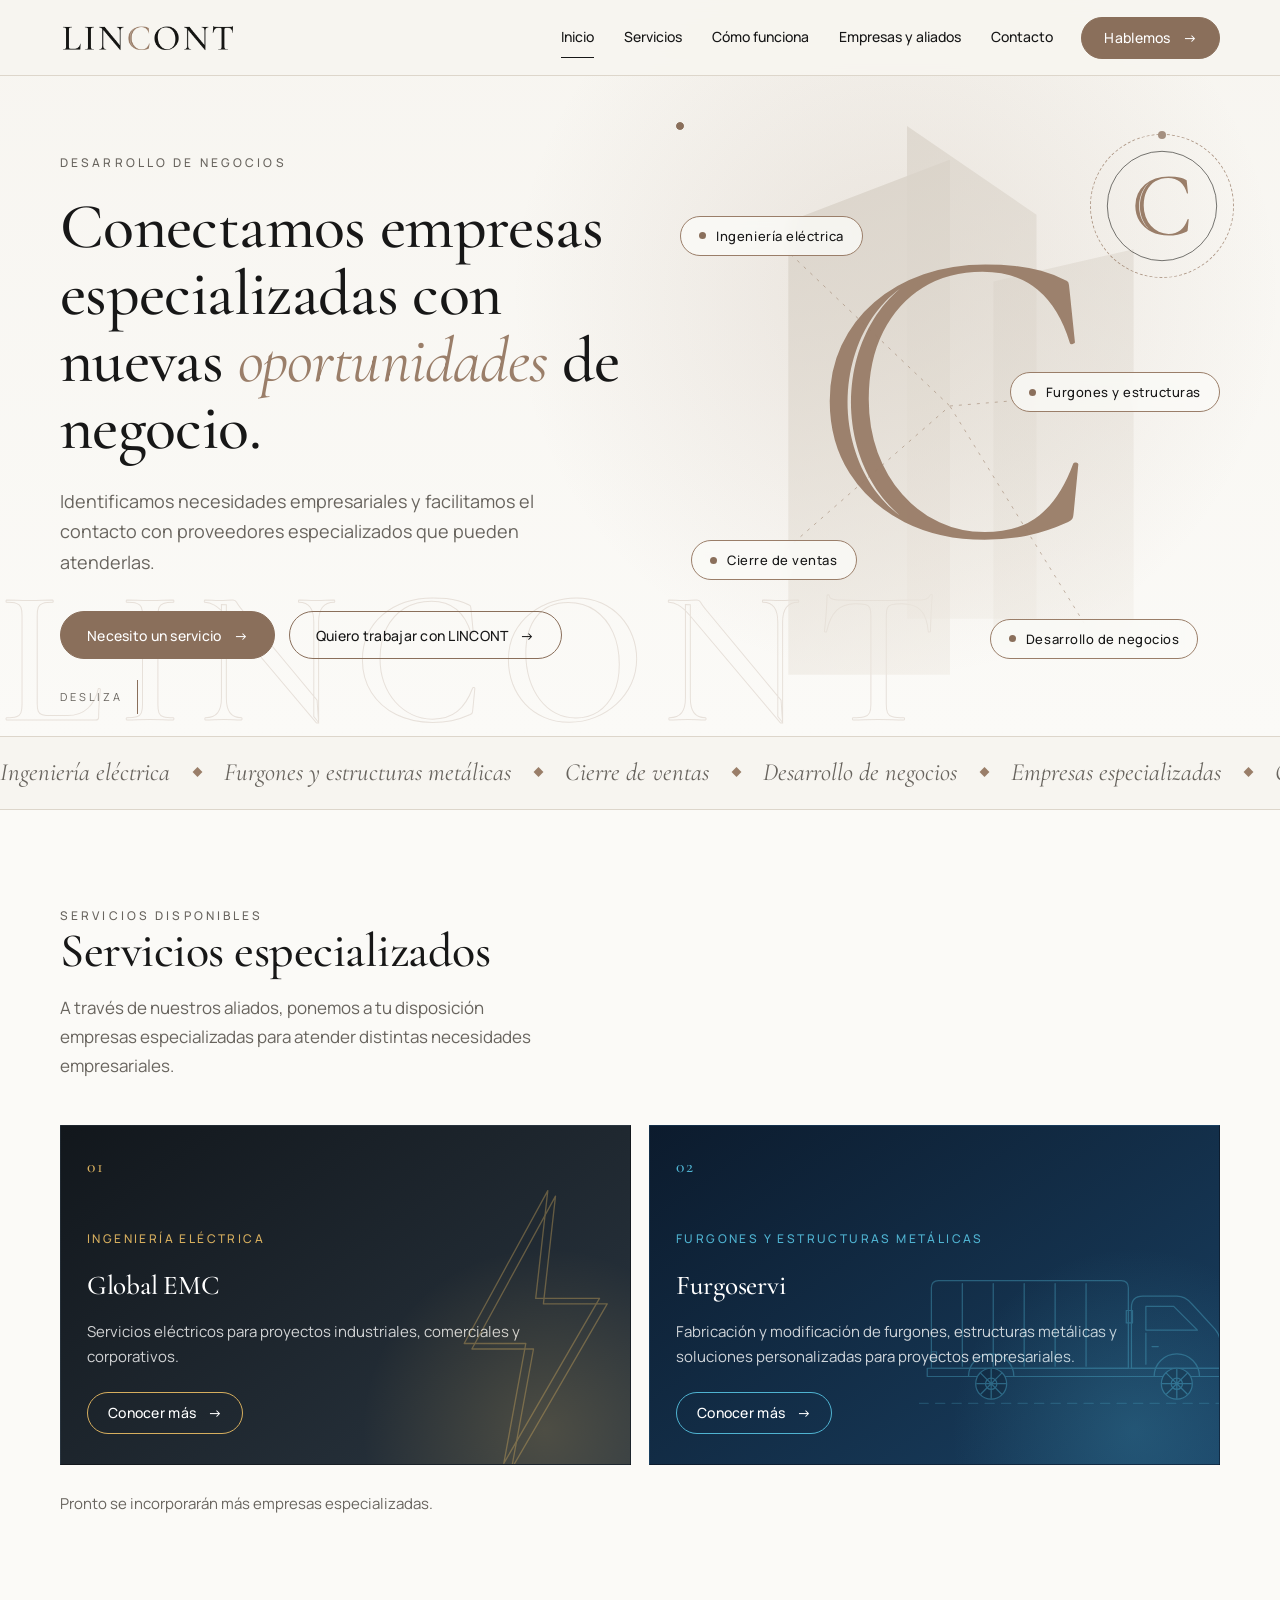
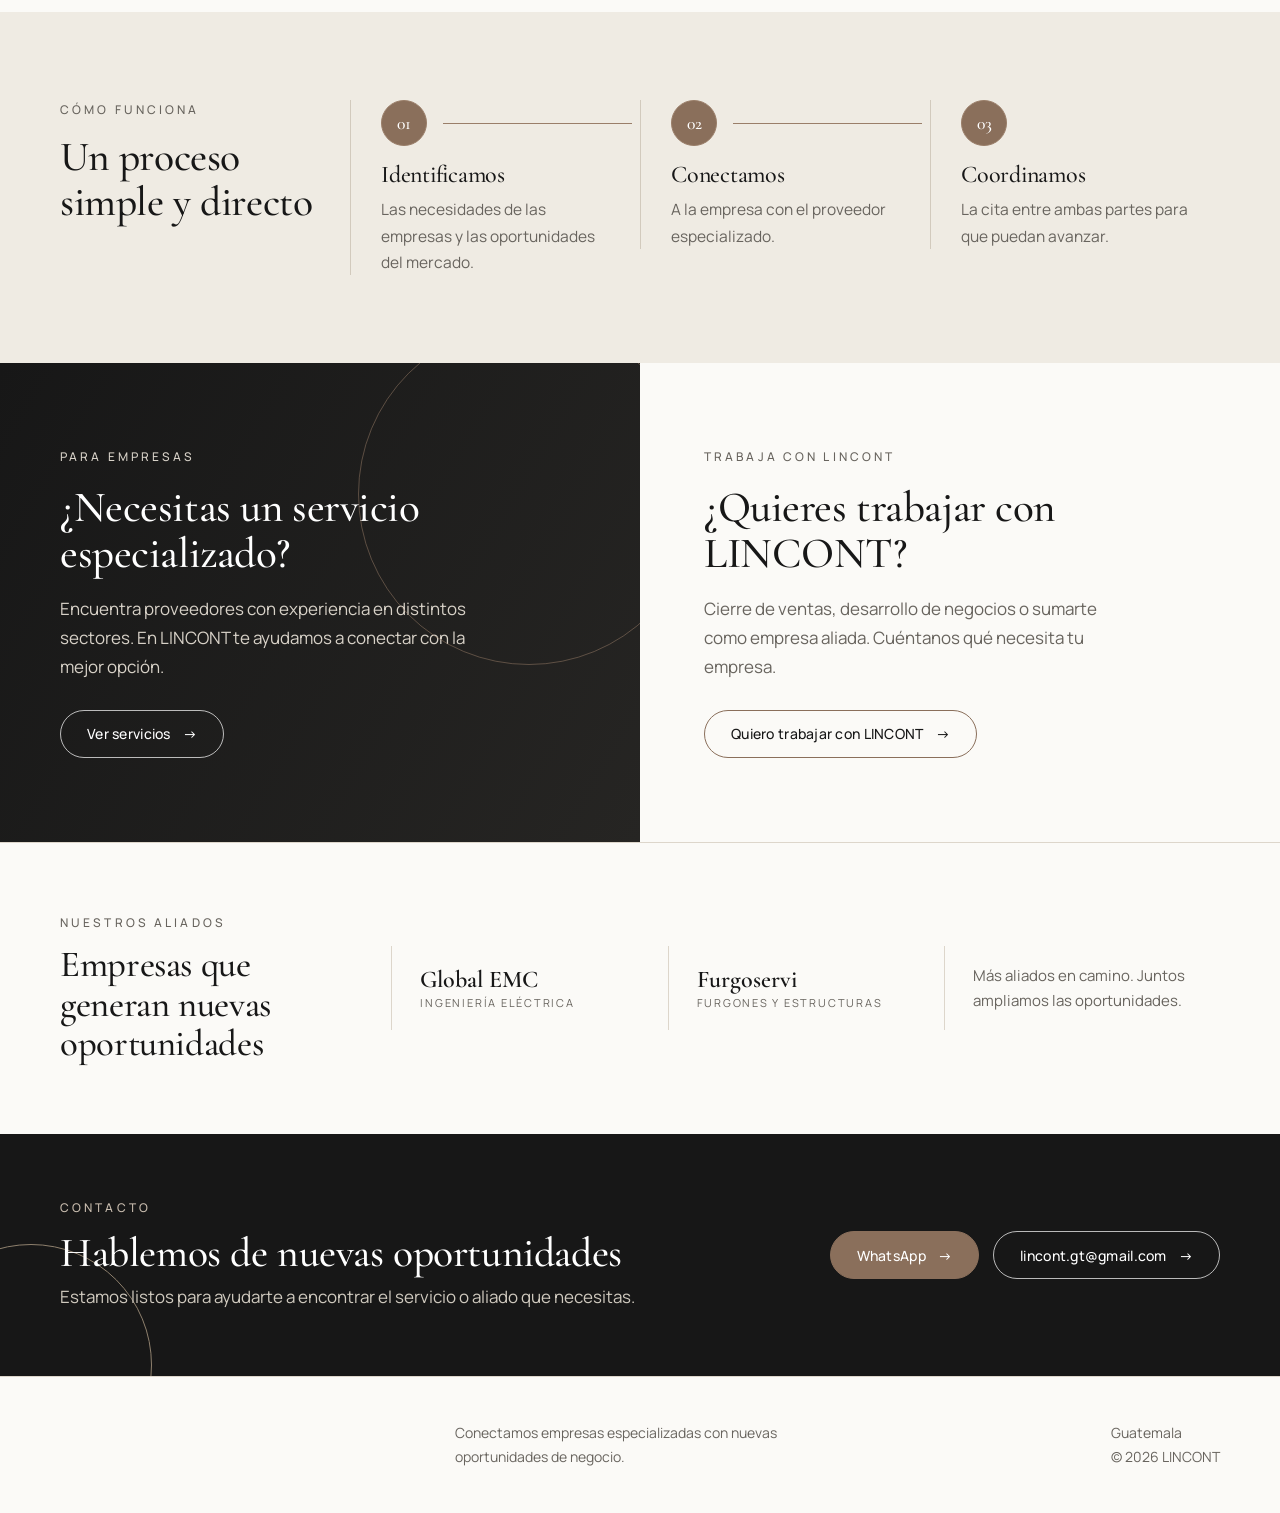
==== commit 3ae73896: "Add files via upload" ====
--- a/index.html
+++ b/index.html
@@ -169,6 +169,16 @@
 document.addEventListener('keydown',e=>{if(e.key==='Escape')setMenu(false)});
 $('#y').textContent=new Date().getFullYear();
 const fd=$('#fecha');if(fd)fd.min=new Date().toISOString().slice(0,10);
+document.addEventListener('click',e=>{
+  const a=e.target.closest&&e.target.closest('a[href^="mailto:"]');
+  if(!a||/Android|iPhone|iPad|Mobile/i.test(navigator.userAgent))return;
+  e.preventDefault();
+  const u=new URL(a.href);
+  const q=new URLSearchParams({view:'cm',fs:'1',to:u.pathname});
+  if(u.searchParams.get('subject'))q.set('su',u.searchParams.get('subject'));
+  if(u.searchParams.get('body'))q.set('body',u.searchParams.get('body'));
+  window.open('https://mail.google.com/mail/?'+q.toString(),'_blank');
+});
 const KEY='';
 const f=$('form[data-wa]');
 if(f)f.addEventListener('submit',e=>{
@@ -254,7 +264,7 @@
    if(/^\s+$/.test(p)){f.appendChild(d.createTextNode(' '))}else{var w=d.createElement('span');w.className='w';var i=d.createElement('i');i.style.setProperty('--i',n++);i.textContent=p;w.appendChild(i);f.appendChild(w)}});
    node.replaceChild(f,c)}
   else if(c.nodeType===1)walk(c)})})(h1);h1.classList.add('split')}
- var els=d.querySelectorAll('.top,.sec .wrap>*,.feat,.proj,.list li,.card,.step,.pgrid>div:first-child,.path>*,.agrid>div,.fcols>*,.cwrap>*,.phero .wrap>*,.more-note,.fgrid>*');
+ var els=d.querySelectorAll('.top,.sec .wrap>*,.feat,.proj,.list li,.card,.step,.pgrid>div:first-child,.path>*,.agrid>div,.fcols>*,.cwrap>*,.phero .wrap>*,.more-note,.fgrid>*,.jcard,.jstep');
  var cnt=new Map();
  els.forEach(function(el){var k=el.parentNode,i=cnt.get(k)||0;cnt.set(k,i+1);el.style.setProperty('--d',Math.min(i,5));el.classList.add('r')});
  if(!('IntersectionObserver' in window)){els.forEach(function(el){el.classList.add('in')});return}
--- a/styles.css
+++ b/styles.css
@@ -429,3 +429,42 @@
 .van{overflow:visible}
 .cm .speed{display:none}
 .van{width:min(520px,42vw)}
+
+/* ===== Página Trabaja con LINCONT ===== */
+.tp.theme-join{--pv1:#141413;--pv2:#22201D;--pva:#C9AD92;--s1:#141413;--s2:#1B1A18;--ln:rgba(255,255,255,.13)}
+.jh{position:relative;overflow:hidden;padding:170px 0 110px;background:radial-gradient(120% 90% at 85% 10%,#2A2622,#141413 62%)}
+.jh-in{position:relative;z-index:2}
+.jh .crumbs,.jh .crumbs a{color:rgba(255,255,255,.6)}
+.jh h1{font-size:clamp(3rem,7vw,5.6rem);line-height:1.02;margin:18px 0 24px}
+.jh .lead{max-width:560px;color:rgba(255,255,255,.78);font-size:19px;margin-bottom:34px}
+.jh .btn.filled{background:var(--pva);border-color:var(--pva);color:#141413}
+.jbg{position:absolute;inset:0;pointer-events:none}
+.jbg img{position:absolute;right:-6%;top:50%;width:min(620px,60vw);translate:0 -50%;opacity:.10;animation:jspin 60s linear infinite}
+.jbg i{position:absolute;right:calc(3% + 140px);top:50%;width:420px;height:420px;margin:-210px -210px 0 0;border:1px solid rgba(201,173,146,.35);border-radius:50%;animation:jpulse 6s ease-out infinite}
+.jbg i:nth-of-type(2){animation-delay:2s}.jbg i:nth-of-type(3){animation-delay:4s}
+@keyframes jspin{to{rotate:360deg}}
+@keyframes jpulse{from{scale:.4;opacity:.8}to{scale:1.9;opacity:0}}
+.jtitle{margin-bottom:44px}
+.jgrid{display:grid;grid-template-columns:repeat(auto-fit,minmax(300px,1fr));gap:24px}
+.jcard{position:relative;overflow:hidden;padding:40px 36px;border:1px solid var(--ln);background:rgba(255,255,255,.04);display:flex;flex-direction:column;transition:transform .4s ease,border-color .4s ease,box-shadow .4s ease}
+.jcard:before{content:"";position:absolute;left:0;top:0;height:2px;width:100%;background:var(--pva);transform:scaleX(0);transform-origin:left;transition:transform .6s ease}
+.jcard:hover{transform:translateY(-8px);border-color:var(--pva);box-shadow:0 24px 50px rgba(0,0,0,.4)}
+.jcard:hover:before{transform:scaleX(1)}
+.jic{width:58px;height:58px;border:1px solid var(--pva);border-radius:50%;display:grid;place-items:center;margin-bottom:22px;transition:rotate .6s ease,background .4s}
+.jic .ic{width:26px;height:26px;fill:none;stroke:var(--pva);stroke-width:1.6;stroke-linecap:round;stroke-linejoin:round}
+.jcard:hover .jic{rotate:360deg;background:rgba(201,173,146,.12)}
+.jn{position:absolute;right:30px;top:20px;font:500 4.2rem var(--serif);color:rgba(255,255,255,.06);line-height:1}
+.jcard h3{font-size:2rem;margin-bottom:12px}
+.jcard p{color:rgba(255,255,255,.76);margin-bottom:20px}
+.jcard ul{list-style:none;margin:0 0 30px;padding:0;flex:1}
+.jcard li{position:relative;padding:12px 0 12px 26px;border-top:1px solid var(--ln);color:rgba(255,255,255,.88);font-size:15px}
+.jcard li:before{content:"";position:absolute;left:2px;top:19px;width:7px;height:7px;background:var(--pva);rotate:45deg}
+.jcard .btn{align-self:flex-start;background:var(--pva);border-color:var(--pva);color:#141413}
+.jsteps{display:grid;grid-template-columns:repeat(auto-fit,minmax(240px,1fr));gap:0;border-top:1px solid var(--ln)}
+.jstep{padding:34px 30px 10px 0;position:relative}
+.jstep span{font:500 3.2rem var(--serif);color:var(--pva);line-height:1}
+.jstep h3{font-size:1.6rem;margin:14px 0 8px}
+.jstep p{color:rgba(255,255,255,.74);max-width:300px}
+@media(max-width:700px){.jh{padding:130px 0 80px}.jbg img{opacity:.07}.jcard{padding:32px 24px}}
+@media(prefers-reduced-motion:reduce){.jbg img,.jbg i{animation:none}}
+.js .jgrid.r,.js .jsteps.r{opacity:1;translate:none}
